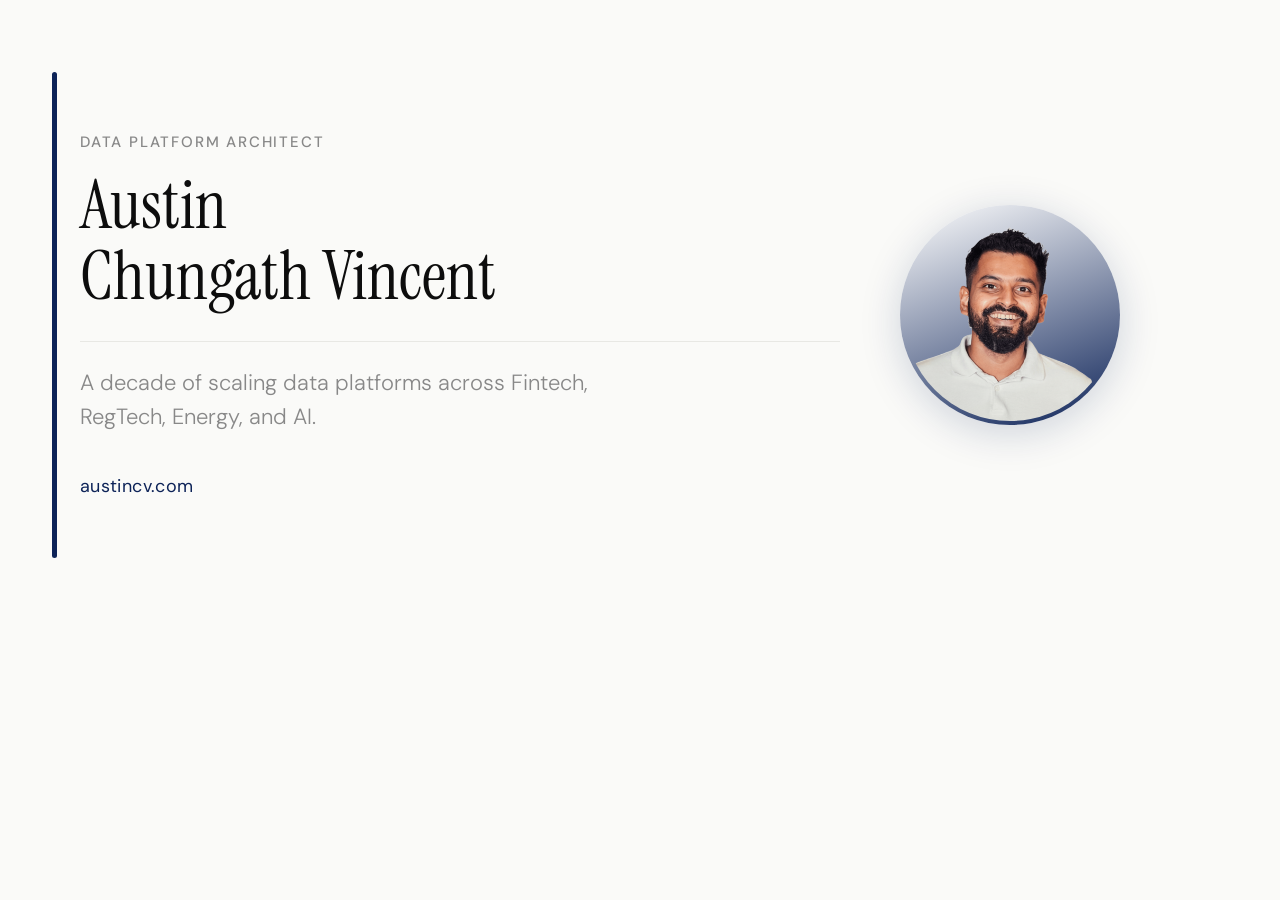
==== assets/social-preview.html @ ab94fa80 "Regenerate social preview using site fonts via HTML screenshot Replace the PIL-generated image with " ====
<!DOCTYPE html>
<html lang="en">
<head>
<meta charset="UTF-8">
<meta name="viewport" content="width=1200">
<link rel="preconnect" href="https://fonts.googleapis.com">
<link href="https://fonts.googleapis.com/css2?family=Instrument+Serif:ital@0;1&family=DM+Sans:ital,wght@0,300;0,400;0,500;1,300&display=swap" rel="stylesheet">
<style>
  *, *::before, *::after { box-sizing: border-box; margin: 0; padding: 0; }

  :root {
    --black:  #0d0d0d;
    --white:  #fafaf8;
    --grey:   #888;
    --light:  #e8e8e4;
    --accent: #0d2358;
  }

  html, body {
    width: 1200px;
    height: 630px;
    overflow: hidden;
    background: var(--white);
    color: var(--black);
    font-family: 'DM Sans', sans-serif;
  }

  .card {
    width: 1200px;
    height: 630px;
    display: flex;
    align-items: center;
    padding: 0 80px;
    gap: 60px;
    position: relative;
  }

  /* Left accent bar */
  .card::before {
    content: '';
    position: absolute;
    left: 52px;
    top: 72px;
    bottom: 72px;
    width: 5px;
    background: var(--accent);
    border-radius: 3px;
  }

  /* Text block */
  .text {
    flex: 1;
    display: flex;
    flex-direction: column;
    gap: 0;
  }

  .eyebrow {
    font-family: 'DM Sans', sans-serif;
    font-weight: 500;
    font-size: 15px;
    letter-spacing: 0.12em;
    text-transform: uppercase;
    color: var(--grey);
    margin-bottom: 18px;
  }

  .name {
    font-family: 'Instrument Serif', serif;
    font-weight: 400;
    font-size: 68px;
    line-height: 1.05;
    color: var(--black);
    margin-bottom: 28px;
  }

  .divider {
    width: 100%;
    height: 1.5px;
    background: var(--light);
    margin-bottom: 24px;
  }

  .sub {
    font-family: 'DM Sans', sans-serif;
    font-weight: 300;
    font-size: 22px;
    line-height: 1.55;
    color: var(--grey);
    max-width: 520px;
    margin-bottom: 40px;
  }

  .url {
    font-family: 'DM Sans', sans-serif;
    font-weight: 400;
    font-size: 18px;
    color: var(--accent);
    letter-spacing: 0.02em;
  }

  /* Photo */
  .photo-wrap {
    flex-shrink: 0;
    width: 220px;
    height: 220px;
    border-radius: 50%;
    background: linear-gradient(160deg, rgba(255,255,255,0.85) 0%, var(--accent) 100%);
    padding: 4px;
    box-shadow: 0 8px 40px rgba(13, 35, 88, 0.18);
  }

  .photo-wrap img {
    width: 100%;
    height: 100%;
    border-radius: 50%;
    object-fit: cover;
    object-position: center top;
    display: block;
  }
</style>
</head>
<body>
  <div class="card">
    <div class="text">
      <p class="eyebrow">Data Platform Architect</p>
      <h1 class="name">Austin<br>Chungath Vincent</h1>
      <div class="divider"></div>
      <p class="sub">A decade of scaling data platforms across Fintech, RegTech, Energy, and AI.</p>
      <span class="url">austincv.com</span>
    </div>
    <div class="photo-wrap">
      <img src="../assets/headshots/default.png" alt="Austin Chungath Vincent">
    </div>
  </div>
</body>
</html>
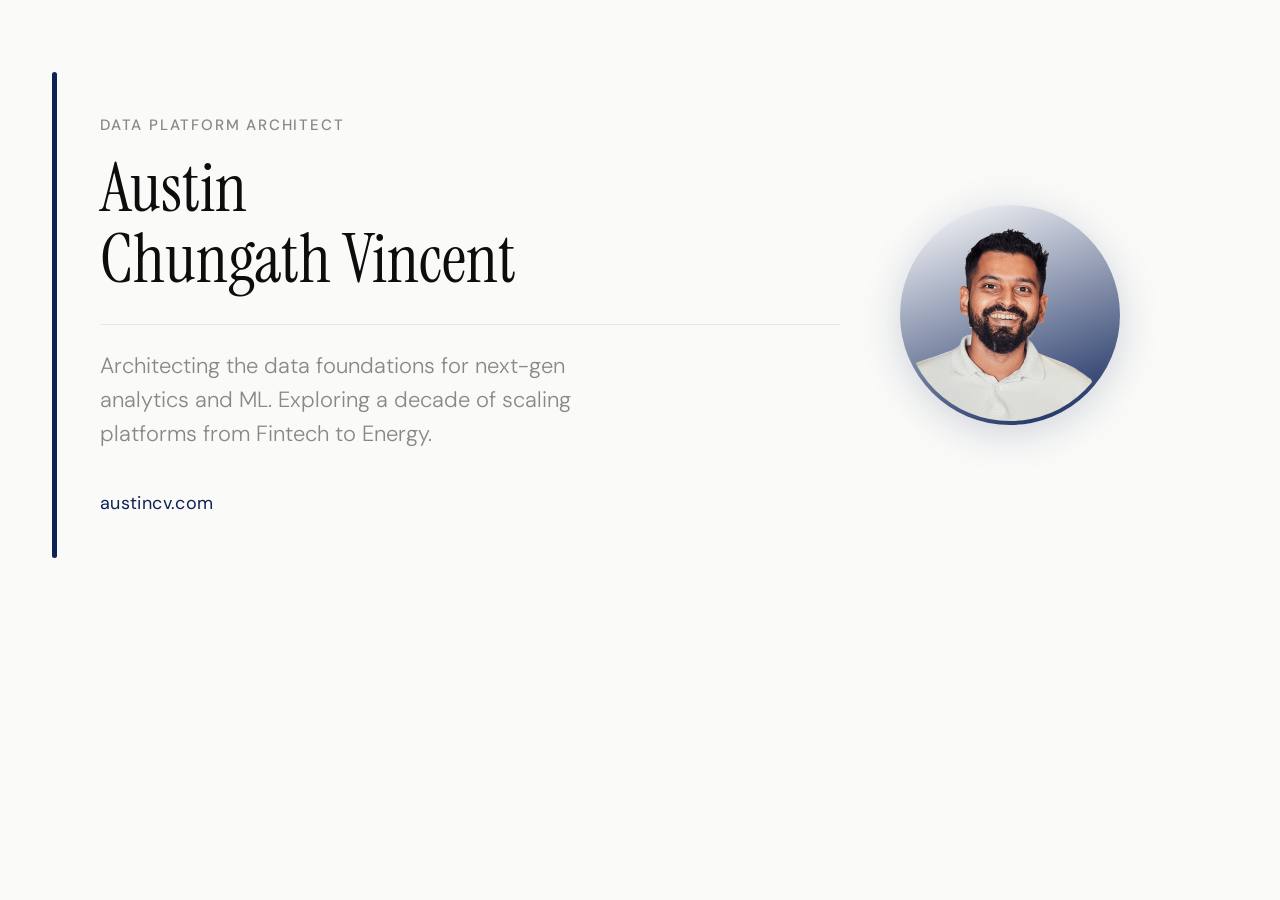
==== commit 58378de3: "Update social preview copy and increase left-side padding - Replace sub text with the OG description" ====
--- a/assets/social-preview.html
+++ b/assets/social-preview.html
@@ -30,7 +30,7 @@
     height: 630px;
     display: flex;
     align-items: center;
-    padding: 0 80px;
+    padding: 0 80px 0 100px;
     gap: 60px;
     position: relative;
   }
@@ -126,7 +126,7 @@
       <p class="eyebrow">Data Platform Architect</p>
       <h1 class="name">Austin<br>Chungath Vincent</h1>
       <div class="divider"></div>
-      <p class="sub">A decade of scaling data platforms across Fintech, RegTech, Energy, and AI.</p>
+      <p class="sub">Architecting the data foundations for next-gen analytics and ML. Exploring a decade of scaling platforms from Fintech to Energy.</p>
       <span class="url">austincv.com</span>
     </div>
     <div class="photo-wrap">
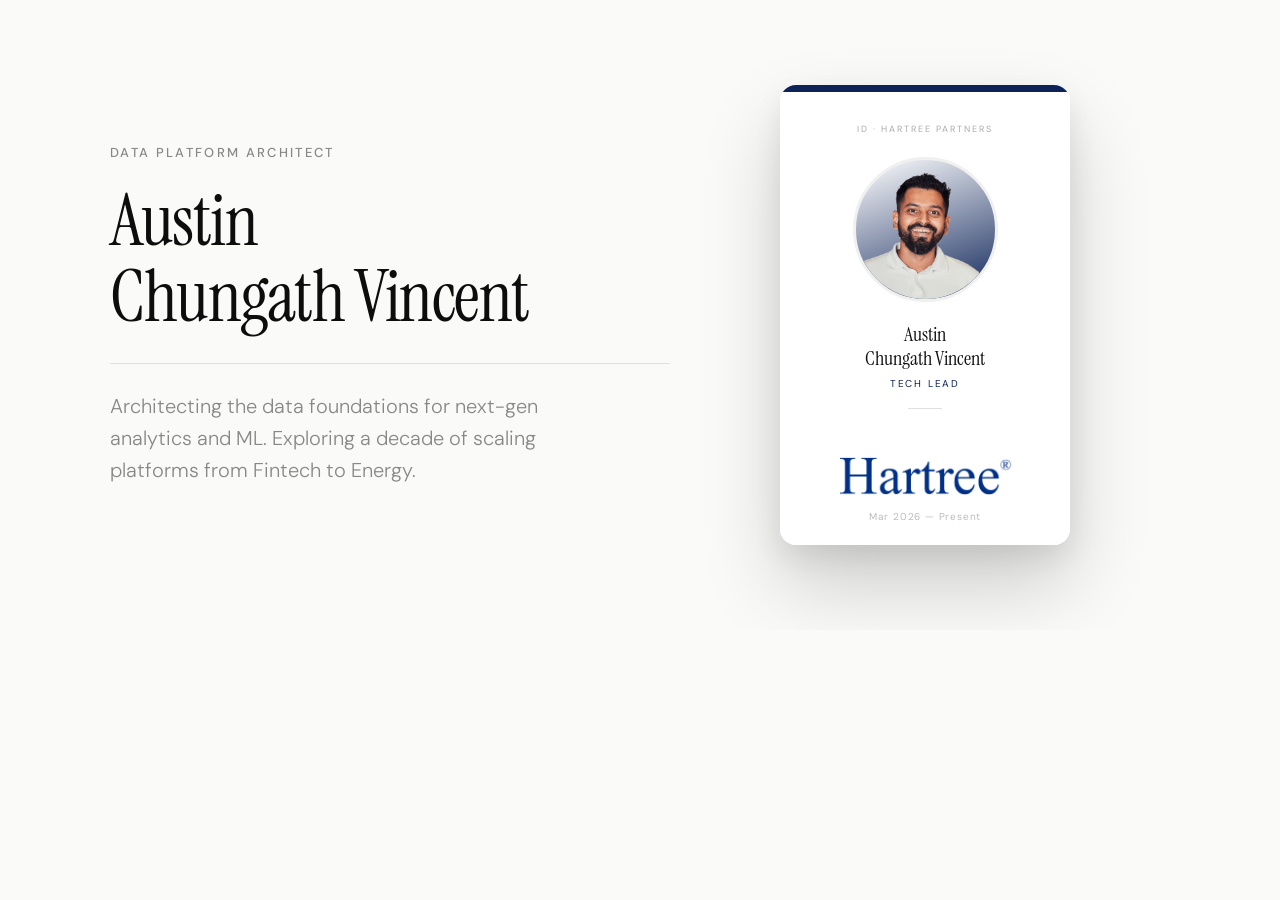
==== commit 99d6effb: "chore: updated social preview html" ====
--- a/assets/social-preview.html
+++ b/assets/social-preview.html
@@ -12,7 +12,6 @@
     --black:  #0d0d0d;
     --white:  #fafaf8;
     --grey:   #888;
-    --light:  #e8e8e4;
     --accent: #0d2358;
   }
 
@@ -30,21 +29,8 @@
     height: 630px;
     display: flex;
     align-items: center;
-    padding: 0 80px 0 100px;
-    gap: 60px;
-    position: relative;
-  }
-
-  /* Left accent bar */
-  .card::before {
-    content: '';
-    position: absolute;
-    left: 52px;
-    top: 72px;
-    bottom: 72px;
-    width: 5px;
-    background: var(--accent);
-    border-radius: 3px;
+    padding: 0 60px 0 110px;
+    gap: 40px;
   }
 
   /* Text block */
@@ -52,71 +38,152 @@
     flex: 1;
     display: flex;
     flex-direction: column;
-    gap: 0;
   }
 
   .eyebrow {
     font-family: 'DM Sans', sans-serif;
     font-weight: 500;
-    font-size: 15px;
-    letter-spacing: 0.12em;
+    font-size: 13px;
+    letter-spacing: 0.18em;
     text-transform: uppercase;
     color: var(--grey);
-    margin-bottom: 18px;
+    margin-bottom: 22px;
   }
 
   .name {
     font-family: 'Instrument Serif', serif;
     font-weight: 400;
-    font-size: 68px;
+    font-size: 72px;
     line-height: 1.05;
+    letter-spacing: -0.02em;
     color: var(--black);
     margin-bottom: 28px;
   }
 
   .divider {
     width: 100%;
-    height: 1.5px;
-    background: var(--light);
-    margin-bottom: 24px;
+    height: 1px;
+    background: #e0e0e0;
+    margin-bottom: 26px;
   }
 
   .sub {
     font-family: 'DM Sans', sans-serif;
     font-weight: 300;
-    font-size: 22px;
-    line-height: 1.55;
+    font-size: 20px;
+    line-height: 1.6;
     color: var(--grey);
-    max-width: 520px;
-    margin-bottom: 40px;
-  }
-
-  .url {
-    font-family: 'DM Sans', sans-serif;
-    font-weight: 400;
-    font-size: 18px;
-    color: var(--accent);
-    letter-spacing: 0.02em;
-  }
-
-  /* Photo */
-  .photo-wrap {
+    max-width: 490px;
+  }
+
+  /* ── ID CARD MOCKUP ─────────────────────────── */
+  .id-card-scene {
     flex-shrink: 0;
-    width: 220px;
-    height: 220px;
-    border-radius: 50%;
-    background: linear-gradient(160deg, rgba(255,255,255,0.85) 0%, var(--accent) 100%);
-    padding: 4px;
-    box-shadow: 0 8px 40px rgba(13, 35, 88, 0.18);
-  }
-
-  .photo-wrap img {
+    width: 430px;
+    height: 100%;
+    display: flex;
+    align-items: center;
+    justify-content: center;
+    position: relative;
+  }
+
+  .id-card-shadow {
+    position: absolute;
+    width: 290px;
+    height: 460px;
+    border-radius: 16px;
+    background: transparent;
+    box-shadow: 0 40px 80px rgba(0,0,0,0.18), 0 12px 28px rgba(0,0,0,0.08);
+  }
+
+  .id-card {
+    position: relative;
+    width: 290px;
+    height: 460px;
+    border-radius: 16px;
+    background: #fff;
+    overflow: hidden;
+  }
+
+  /* Accent stripe */
+  .ic-stripe {
+    position: absolute;
+    top: 0; left: 0; right: 0;
+    height: 7px;
+    background: var(--accent);
+  }
+
+  .ic-inner {
     width: 100%;
     height: 100%;
+    display: flex;
+    flex-direction: column;
+    align-items: center;
+    padding: 32px 24px 22px;
+    position: relative;
+  }
+
+  .ic-label {
+    font-family: 'DM Sans', sans-serif;
+    font-size: 9px;
+    letter-spacing: 0.22em;
+    text-transform: uppercase;
+    color: #aaa;
+    margin-bottom: 22px;
+    margin-top: 6px;
+  }
+
+  .ic-photo {
+    width: 145px;
+    height: 145px;
     border-radius: 50%;
     object-fit: cover;
     object-position: center top;
-    display: block;
+    border: 3px solid #f0f0f0;
+    margin-bottom: 20px;
+    flex-shrink: 0;
+    background: linear-gradient(160deg, rgba(255,255,255,0.85) 0%, var(--accent) 100%);
+  }
+
+  .ic-name {
+    font-family: 'Instrument Serif', serif;
+    font-size: 20px;
+    text-align: center;
+    line-height: 1.2;
+    margin-bottom: 7px;
+    color: #111;
+  }
+
+  .ic-title {
+    font-family: 'DM Sans', sans-serif;
+    font-size: 10px;
+    letter-spacing: 0.18em;
+    text-transform: uppercase;
+    color: var(--accent);
+    margin-bottom: 18px;
+    text-align: center;
+  }
+
+  .ic-divider {
+    width: 34px;
+    height: 1px;
+    background: #e0e0e0;
+    margin-bottom: 18px;
+  }
+
+  .ic-logo {
+    margin-top: auto;
+    max-width: 180px;
+    max-height: 86px;
+    object-fit: contain;
+  }
+
+  .ic-dates {
+    font-family: 'DM Sans', sans-serif;
+    font-size: 10px;
+    color: #bbb;
+    letter-spacing: 0.08em;
+    margin-top: 10px;
   }
 </style>
 </head>
@@ -127,10 +194,22 @@
       <h1 class="name">Austin<br>Chungath Vincent</h1>
       <div class="divider"></div>
       <p class="sub">Architecting the data foundations for next-gen analytics and ML. Exploring a decade of scaling platforms from Fintech to Energy.</p>
-      <span class="url">austincv.com</span>
     </div>
-    <div class="photo-wrap">
-      <img src="../assets/headshots/default.png" alt="Austin Chungath Vincent">
+
+    <div class="id-card-scene">
+      <div class="id-card-shadow"></div>
+      <div class="id-card">
+        <div class="ic-stripe"></div>
+        <div class="ic-inner">
+          <p class="ic-label">ID · Hartree Partners</p>
+          <img class="ic-photo" src="../assets/headshots/default.png" alt="Austin Chungath Vincent">
+          <p class="ic-name">Austin<br>Chungath Vincent</p>
+          <p class="ic-title">Tech Lead</p>
+          <div class="ic-divider"></div>
+          <img class="ic-logo" src="../assets/logos/horizontal/hartree.png" alt="Hartree Partners">
+          <p class="ic-dates">Mar 2026 — Present</p>
+        </div>
+      </div>
     </div>
   </div>
 </body>
